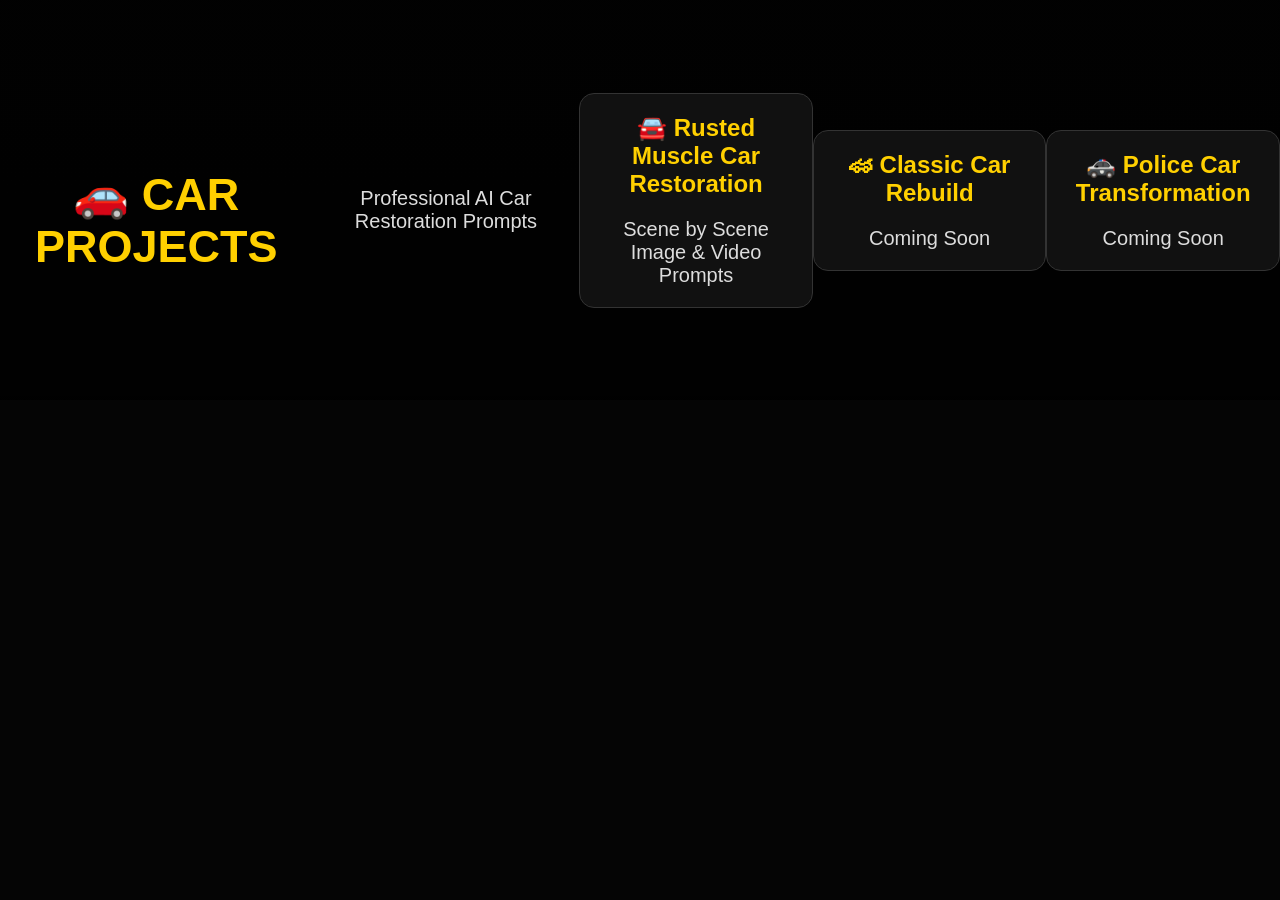
==== car-projects.html @ 91d40ed5 "Create car-projects.html" ====
<!DOCTYPE html>
<html>
<head>
<title>Car Projects</title>
<link rel="stylesheet" href="style.css">
</head>

<body>

<div class="hero">
<h1>🚗 Car Projects</h1>
<p>Professional AI Car Restoration Prompts</p>

<div class="card">
<h2>🚘 Rusted Muscle Car Restoration</h2>
<p>Scene by Scene Image & Video Prompts</p>
</div>

<div class="card">
<h2>🏎 Classic Car Rebuild</h2>
<p>Coming Soon</p>
</div>

<div class="card">
<h2>🚓 Police Car Transformation</h2>
<p>Coming Soon</p>
</div>

</div>

</body>
  </html>
---- style.css ----
*{
    margin:0;
    padding:0;
    box-sizing:border-box;
    font-family:Arial, sans-serif;
}

body{
    background:#050505;
    color:white;
}

h1{
    text-align:center;
    margin-top:40px;
    font-size:45px;
    color:#ffd000;
    text-transform:uppercase;
}

p{
    text-align:center;
    margin-top:20px;
    font-size:20px;
    color:#ddd;
}

.hero{
    height:400px;
    display:flex;
    align-items:center;
    justify-content:center;
    background:linear-gradient(
        rgba(0,0,0,0.7),
        rgba(0,0,0,0.9)
    );
}

.card{
    width:300px;
    margin:30px auto;
    padding:20px;
    background:#111;
    border-radius:15px;
    border:1px solid #333;
    text-align:center;
}

.card h2{
    color:#ffd000;
}

button{
    margin-top:15px;
    padding:12px 25px;
    background:#ffd000;
    border:none;
    border-radius:25px;
    font-weight:bold;
    cursor:pointer;
      }
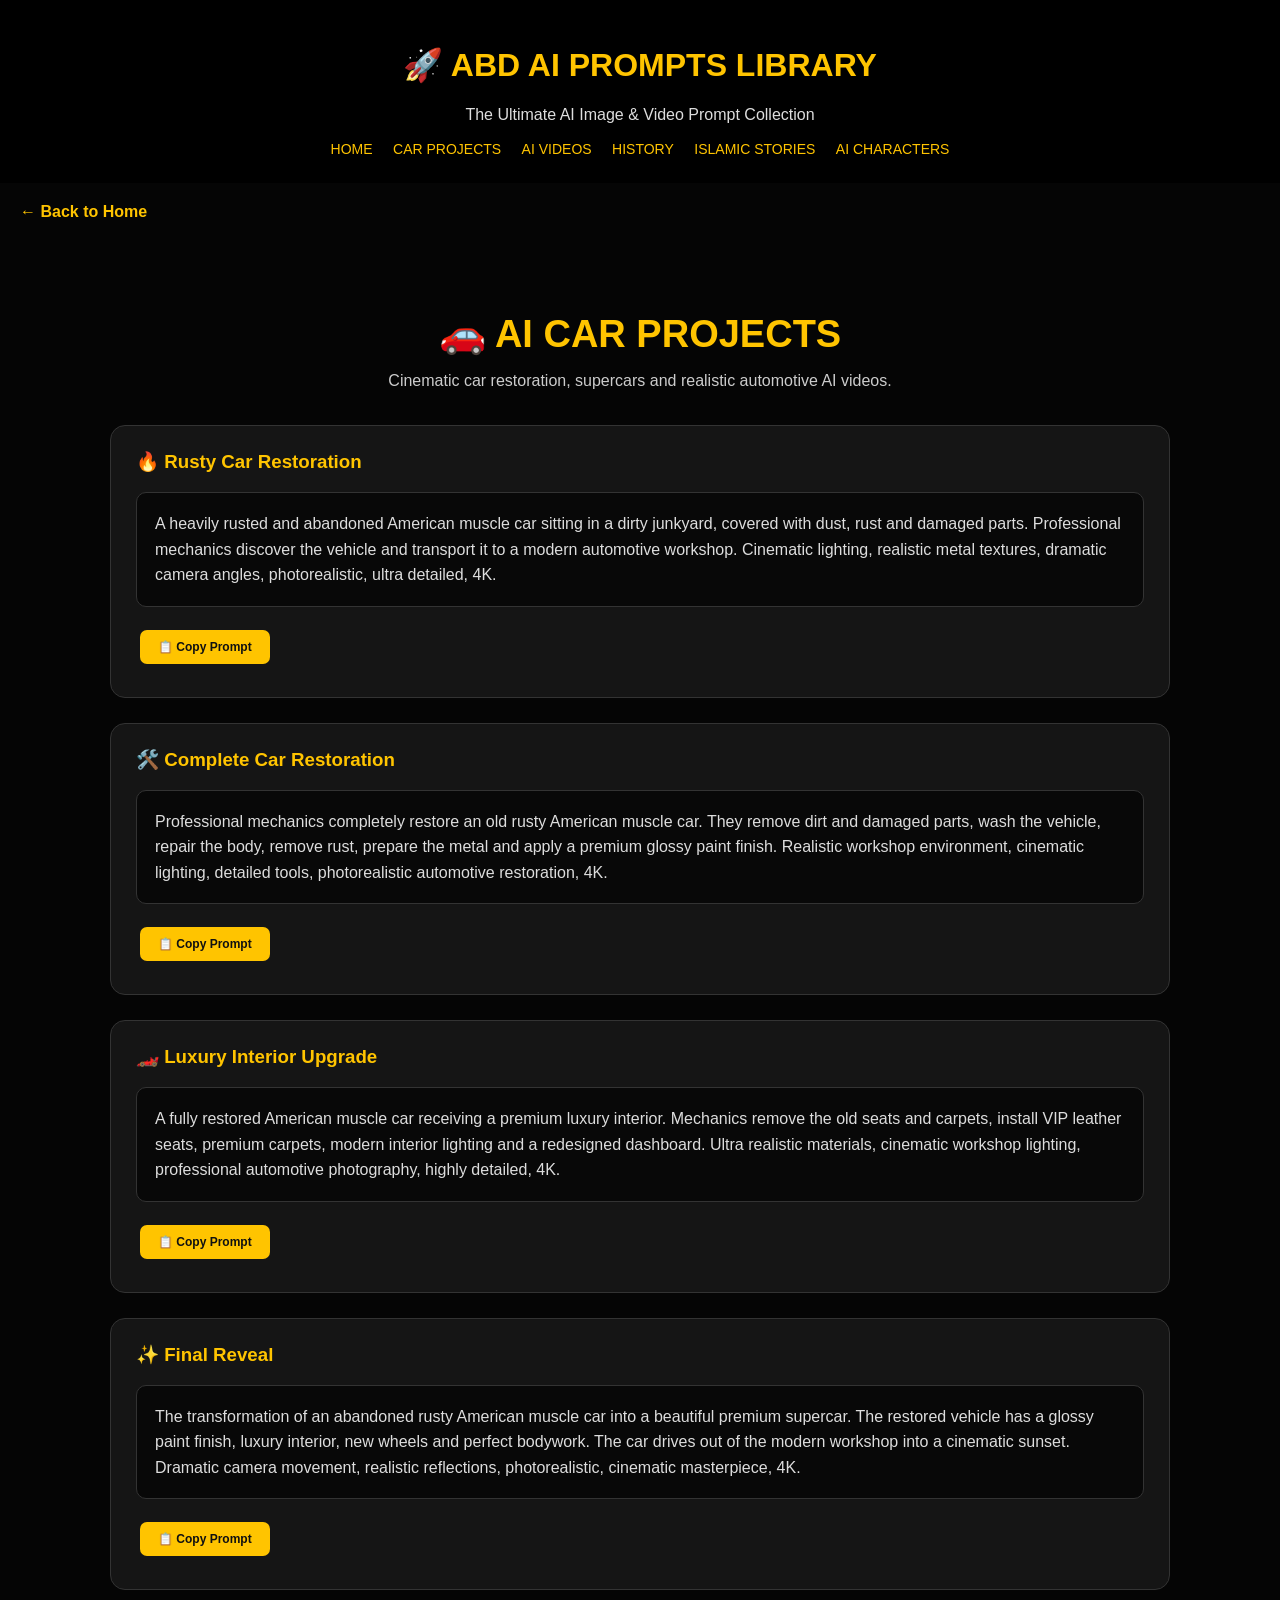
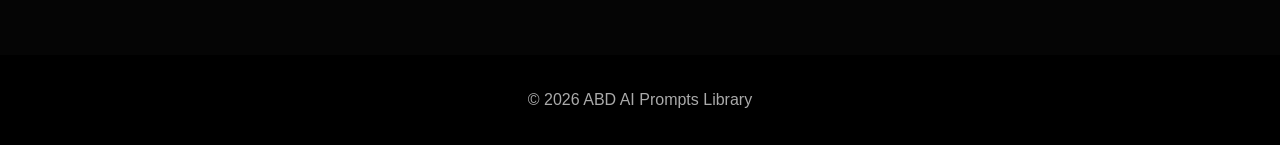
==== commit e0492ff7: "Update car-projects.html" ====
--- a/car-projects.html
+++ b/car-projects.html
@@ -1,32 +1,216 @@
+
 <!DOCTYPE html>
-<html>
+<html lang="en">
 <head>
-<title>Car Projects</title>
+<meta charset="UTF-8">
+<meta name="viewport" content="width=device-width, initial-scale=1.0">
+
+<title>AI Car Projects | ABD AI Prompts Library</title>
+
 <link rel="stylesheet" href="style.css">
+
+<style>
+
+.car-page{
+padding:40px 20px;
+max-width:1100px;
+margin:auto;
+}
+
+.car-page h2{
+text-align:center;
+color:#ffc400;
+font-size:38px;
+margin-bottom:10px;
+}
+
+.subtitle{
+text-align:center;
+color:#ccc;
+margin-bottom:35px;
+}
+
+.prompt-card{
+background:#151515;
+border:1px solid #333;
+border-radius:15px;
+padding:25px;
+margin-bottom:25px;
+}
+
+.prompt-card h3{
+color:#ffc400;
+margin-top:0;
+}
+
+.prompt{
+background:#080808;
+border:1px solid #333;
+border-radius:10px;
+padding:18px;
+color:#ddd;
+line-height:1.6;
+margin:15px 0;
+}
+
+.copy-btn{
+background:#ffc400;
+color:#111;
+border:0;
+padding:10px 18px;
+border-radius:7px;
+font-weight:bold;
+cursor:pointer;
+}
+
+.copy-btn:hover{
+background:white;
+}
+
+.back-btn{
+display:inline-block;
+margin:20px;
+color:#ffc400;
+text-decoration:none;
+font-weight:bold;
+}
+
+</style>
 </head>
 
 <body>
 
-<div class="hero">
-<h1>🚗 Car Projects</h1>
-<p>Professional AI Car Restoration Prompts</p>
-
-<div class="card">
-<h2>🚘 Rusted Muscle Car Restoration</h2>
-<p>Scene by Scene Image & Video Prompts</p>
-</div>
-
-<div class="card">
-<h2>🏎 Classic Car Rebuild</h2>
-<p>Coming Soon</p>
-</div>
-
-<div class="card">
-<h2>🚓 Police Car Transformation</h2>
-<p>Coming Soon</p>
-</div>
-
-</div>
+<header>
+
+<h1>🚀 ABD AI PROMPTS LIBRARY</h1>
+
+<p>The Ultimate AI Image & Video Prompt Collection</p>
+
+<nav>
+<a href="index.html">HOME</a>
+<a href="car-projects.html">CAR PROJECTS</a>
+<a href="#">AI VIDEOS</a>
+<a href="#">HISTORY</a>
+<a href="#">ISLAMIC STORIES</a>
+<a href="#">AI CHARACTERS</a>
+</nav>
+
+</header>
+
+
+<a class="back-btn" href="index.html">← Back to Home</a>
+
+
+<section class="car-page">
+
+<h2>🚗 AI CAR PROJECTS</h2>
+
+<p class="subtitle">
+Cinematic car restoration, supercars and realistic automotive AI videos.
+</p>
+
+
+<div class="prompt-card">
+
+<h3>🔥 Rusty Car Restoration</h3>
+
+<div class="prompt" id="prompt1">
+A heavily rusted and abandoned American muscle car sitting in a dirty
+junkyard, covered with dust, rust and damaged parts. Professional mechanics
+discover the vehicle and transport it to a modern automotive workshop.
+Cinematic lighting, realistic metal textures, dramatic camera angles,
+photorealistic, ultra detailed, 4K.
+</div>
+
+<button class="copy-btn" onclick="copyPrompt('prompt1')">
+📋 Copy Prompt
+</button>
+
+</div>
+
+
+
+<div class="prompt-card">
+
+<h3>🛠️ Complete Car Restoration</h3>
+
+<div class="prompt" id="prompt2">
+Professional mechanics completely restore an old rusty American muscle car.
+They remove dirt and damaged parts, wash the vehicle, repair the body,
+remove rust, prepare the metal and apply a premium glossy paint finish.
+Realistic workshop environment, cinematic lighting, detailed tools,
+photorealistic automotive restoration, 4K.
+</div>
+
+<button class="copy-btn" onclick="copyPrompt('prompt2')">
+📋 Copy Prompt
+</button>
+
+</div>
+
+
+
+<div class="prompt-card">
+
+<h3>🏎️ Luxury Interior Upgrade</h3>
+
+<div class="prompt" id="prompt3">
+A fully restored American muscle car receiving a premium luxury interior.
+Mechanics remove the old seats and carpets, install VIP leather seats,
+premium carpets, modern interior lighting and a redesigned dashboard.
+Ultra realistic materials, cinematic workshop lighting, professional
+automotive photography, highly detailed, 4K.
+</div>
+
+<button class="copy-btn" onclick="copyPrompt('prompt3')">
+📋 Copy Prompt
+</button>
+
+</div>
+
+
+
+<div class="prompt-card">
+
+<h3>✨ Final Reveal</h3>
+
+<div class="prompt" id="prompt4">
+The transformation of an abandoned rusty American muscle car into a
+beautiful premium supercar. The restored vehicle has a glossy paint finish,
+luxury interior, new wheels and perfect bodywork. The car drives out of
+the modern workshop into a cinematic sunset. Dramatic camera movement,
+realistic reflections, photorealistic, cinematic masterpiece, 4K.
+</div>
+
+<button class="copy-btn" onclick="copyPrompt('prompt4')">
+📋 Copy Prompt
+</button>
+
+</div>
+
+</section>
+
+
+<footer>
+
+<p>© 2026 ABD AI Prompts Library</p>
+
+</footer>
+
+
+<script>
+
+function copyPrompt(id){
+
+let text = document.getElementById(id).innerText;
+
+navigator.clipboard.writeText(text);
+
+alert("✅ Prompt Copied!");
+
+}
+
+</script>
 
 </body>
   </html>
--- a/style.css
+++ b/style.css
@@ -1,61 +1,180 @@
 *{
-    margin:0;
-    padding:0;
-    box-sizing:border-box;
-    font-family:Arial, sans-serif;
+box-sizing:border-box;
+font-family:Arial,sans-serif;
 }
 
 body{
-    background:#050505;
-    color:white;
+margin:0;
+background:#050505;
+color:white;
 }
 
-h1{
-    text-align:center;
-    margin-top:40px;
-    font-size:45px;
-    color:#ffd000;
-    text-transform:uppercase;
+/* HEADER */
+header{
+text-align:center;
+padding:25px;
+background:#000;
 }
 
-p{
-    text-align:center;
-    margin-top:20px;
-    font-size:20px;
-    color:#ddd;
+header h1{
+color:#ffc400;
+font-size:32px;
+}
+
+header p{
+color:#ddd;
+}
+
+nav a{
+color:#ffc400;
+text-decoration:none;
+margin:8px;
+font-size:14px;
+}
+
+
+/* HERO */
+.hero{
+min-height:520px;
+display:flex;
+flex-direction:column;
+justify-content:center;
+align-items:flex-start;
+padding:50px;
+
+background:
+linear-gradient(rgba(0,0,0,.10),rgba(0,0,0,.20)),
+url("ai-library-background.png");
+
+background-size:cover;
+background-position:center;
+}
+
+
+/* HERO TITLE */
+.hero h2{
+font-size:45px;
+color:#ffc400;
+max-width:750px;
+text-shadow:0 2px 8px rgba(0,0,0,.8);
+margin-bottom:10px;
+}
+
+.hero p{
+font-size:18px;
+color:#fff;
+text-shadow:0 2px 6px rgba(0,0,0,.8);
+}
+
+
+/* BUTTONS */
+button{
+display:inline-block;
+background:#ffc400;
+color:#111;
+border:none;
+padding:10px 18px;
+margin:8px 4px;
+font-weight:bold;
+font-size:12px;
+border-radius:7px;
+cursor:pointer;
+transition:.3s;
+width:auto;
+}
+
+button:hover{
+background:#fff;
+transform:translateY(-2px);
+}
+
+
+/* SECTION TITLES */
+.title{
+padding:30px;
+color:#ffc400;
+}
+
+
+/* CARDS */
+.cards{
+display:grid;
+grid-template-columns:repeat(auto-fit,minmax(250px,1fr));
+gap:25px;
+padding:20px;
+}
+
+.card{
+background:#151515;
+border:1px solid #333;
+padding:30px;
+border-radius:15px;
+transition:.3s;
+}
+
+.card:hover{
+transform:translateY(-8px);
+border-color:#ffc400;
+box-shadow:0 8px 25px rgba(255,196,0,.15);
+}
+
+.card h3{
+color:#ffc400;
+}
+
+.card p{
+color:#ccc;
+}
+
+
+/* FOOTER */
+footer{
+text-align:center;
+padding:20px;
+background:#000;
+color:#aaa;
+}
+
+
+/* MOBILE */
+@media(max-width:600px){
+
+header h1{
+font-size:25px;
+}
+
+nav a{
+font-size:12px;
+margin:5px;
 }
 
 .hero{
-    height:400px;
-    display:flex;
-    align-items:center;
-    justify-content:center;
-    background:linear-gradient(
-        rgba(0,0,0,0.7),
-        rgba(0,0,0,0.9)
-    );
+min-height:450px;
+padding:30px 20px;
+}
+
+.hero h2{
+font-size:34px;
+}
+
+.hero p{
+font-size:16px;
+}
+
+button{
+padding:9px 14px;
+font-size:11px;
+margin:6px 3px;
+width:auto;
+}
+
+.cards{
+grid-template-columns:1fr;
+padding:15px;
 }
 
 .card{
-    width:300px;
-    margin:30px auto;
-    padding:20px;
-    background:#111;
-    border-radius:15px;
-    border:1px solid #333;
-    text-align:center;
+padding:25px;
 }
 
-.card h2{
-    color:#ffd000;
-}
-
-button{
-    margin-top:15px;
-    padding:12px 25px;
-    background:#ffd000;
-    border:none;
-    border-radius:25px;
-    font-weight:bold;
-    cursor:pointer;
-      }
+  }
